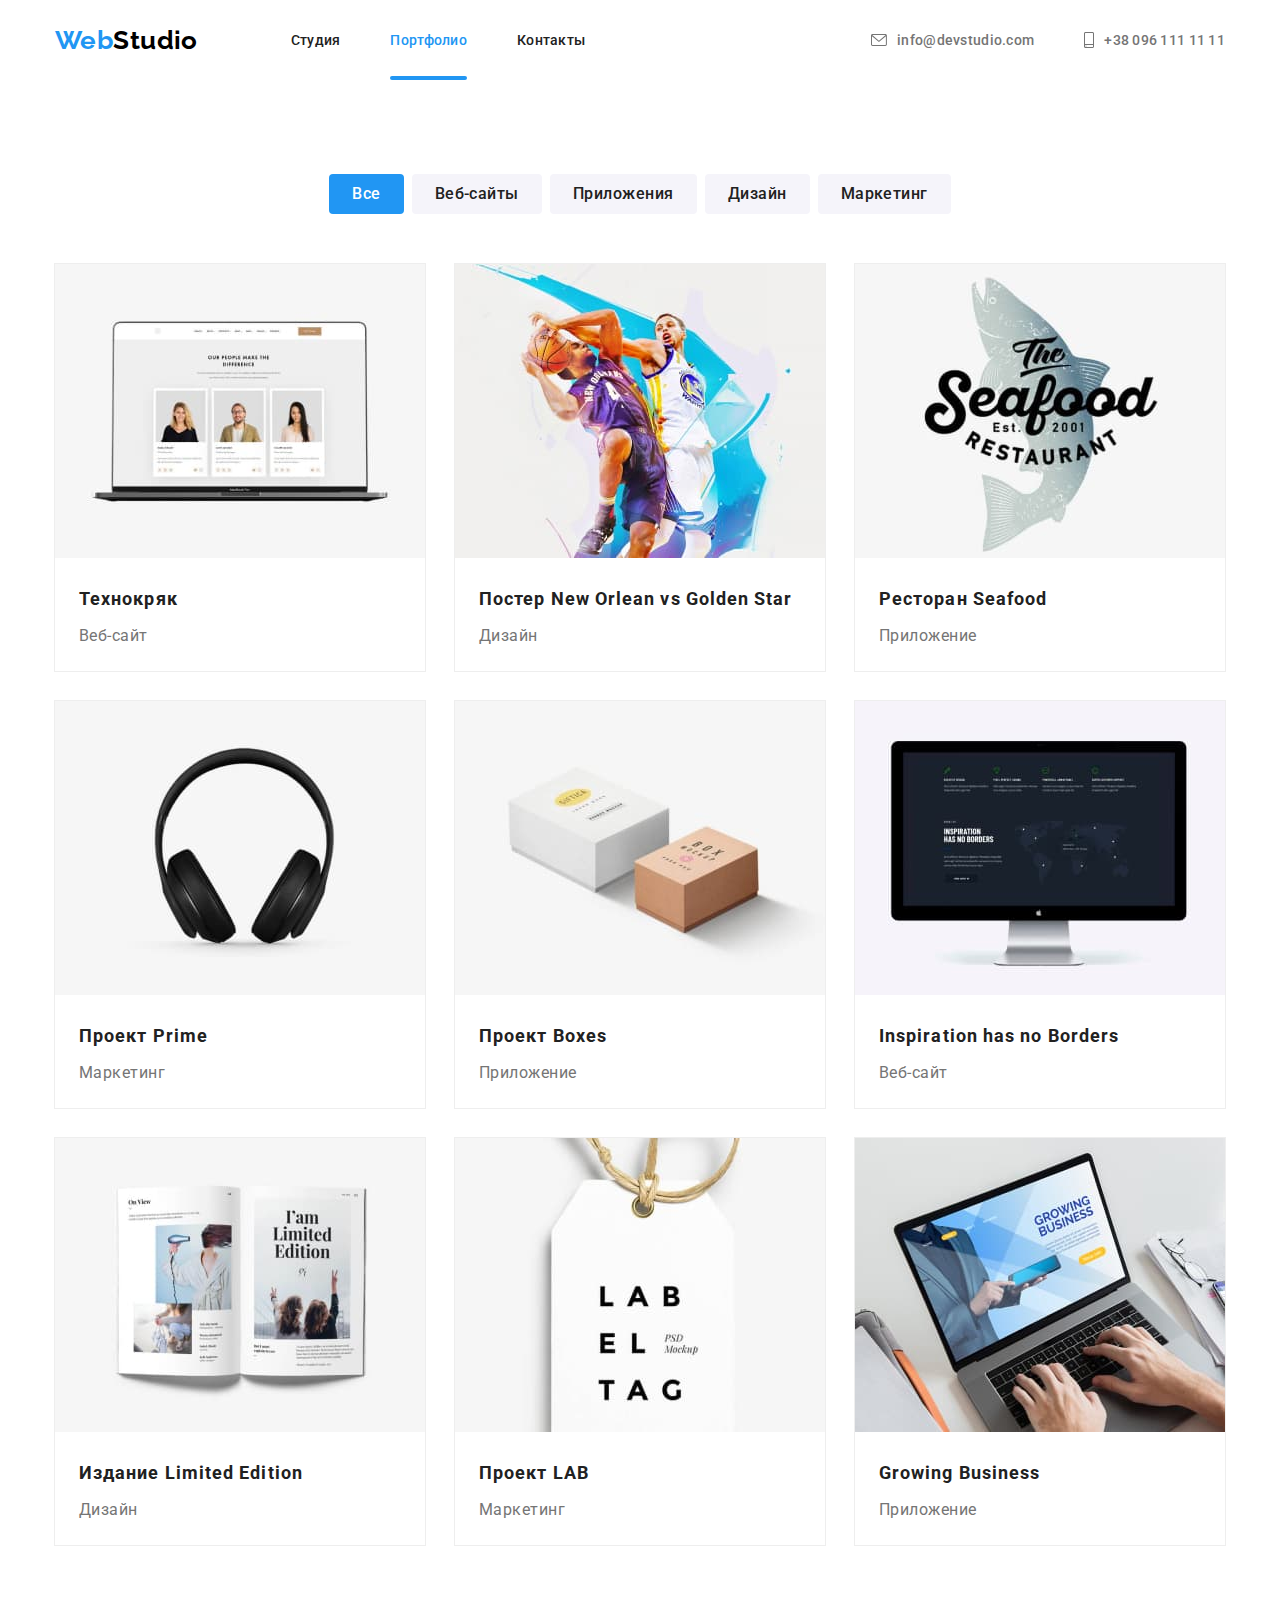
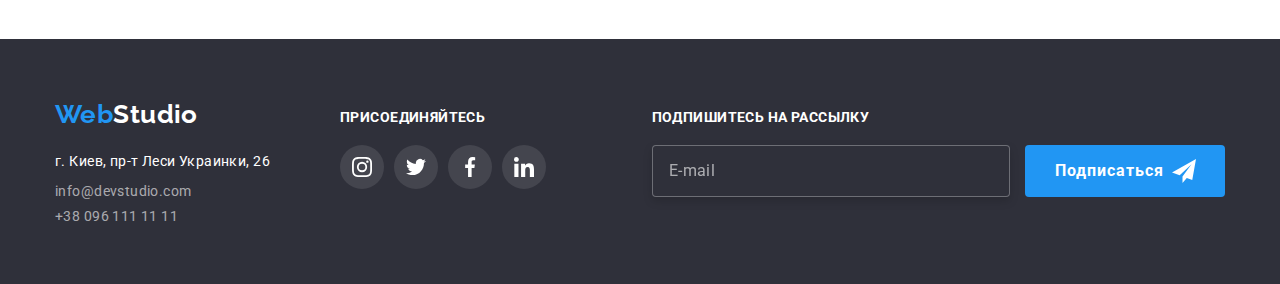
==== portfolio.html @ 6629e6b3 "Д/з №6" ====
<!DOCTYPE html>
<html lang="ru">
  <head>
    <meta charset="UTF-8" />
    <meta name="viewport" content="width=device-width, initial-scale=1.0" />
    <link
      href="https://fonts.googleapis.com/css2?family=Raleway:wght@700&family=Roboto:wght@400;500;700;900&display=swap"
      rel="stylesheet"
    />
    <link
      rel="stylesheet"
      href="https://cdnjs.cloudflare.com/ajax/libs/modern-normalize/0.6.0/modern-normalize.min.css"
    />
    <link rel="stylesheet" href="./css/styles.css" />
    <title>Портфолио</title>
  </head>

  <body>
    <!--HEADER-->
    <header>
      <div class="container">
        <div class="page-header">
          <nav class="main-nav">
            <a
              class="logo link"
              href="./index.html"
              aria-label="Логотип веб студии"
              ><span>Web</span>Studio</a
            >
            <ul class="nav list">
              <li class="nav-item">
                <a class="nav-link link" href="./index.html">Студия</a>
              </li>
              <li class="nav-item">
                <a class="nav-link link current" href="">Портфолио</a>
              </li>
              <li class="nav-item">
                <a class="nav-link link" href="">Контакты</a>
              </li>
            </ul>
          </nav>
          <address class="address-container">
            <ul class="address list">
              <li class="address-item">
                <a class="address-link link" href="mailto:info@devstudio.com">
                  <svg class="icon" width="16" height="12">
                    <use href="./images/symbol-defs.svg#icon-envelope"></use>
                  </svg>
                  info@devstudio.com</a
                >
              </li>
              <li class="address-item">
                <a class="address-tel link" href="tel:++380961111111">
                  <svg class="icon" width="10" height="16">
                    <use href="./images/symbol-defs.svg#icon-smartphone"></use>
                  </svg>
                  +38 096 111 11 11</a
                >
              </li>
            </ul>
          </address>
        </div>
      </div>
    </header>
    <main>
      <section class="filter-section">
        <!-- FILTER -->
        <div class="container">
          <ul class="filter list">
            <li class="filter-item">
              <button
                class="portfolio-filter-button btn filter-active"
                type="button"
              >
                Все
              </button>
            </li>
            <li class="filter-item">
              <button class="portfolio-filter-button btn" type="button">
                Веб-сайты
              </button>
            </li>
            <li class="filter-item">
              <button class="portfolio-filter-button btn" type="button">
                Приложения
              </button>
            </li>
            <li class="filter-item">
              <button class="portfolio-filter-button btn" type="button">
                Дизайн
              </button>
            </li>
            <li class="filter-item">
              <button class="portfolio-filter-button btn" type="button">
                Маркетинг
              </button>
            </li>
          </ul>

          <!-- PORTFOLIO PROJECTS -->

          <ul class="portfolio-list list">
            <li class="portfolio-item">
              <a class="link" href="">
                <div class="portfolio-thumb">
                  <img
                    class="portfolio-img"
                    src="./images/portfolio/img_1.jpg"
                    alt="На мониторе компъютера оттрыта страница веб-сайта"
                    width="370"
                    height="294"
                  />
                  <p class="portfolio-overlay">
                    Технокряк это современная площадка распространения
                    коронавируса. Компании используют эту платформу для
                    цифрового шпионажа и атак на защищённые сервера конкурентов.
                  </p>
                </div>
                <div class="project-name">
                  <h2 class="portfolio-project-title">Технокряк</h2>
                  <p class="portfolio-project-description">Веб-сайт</p>
                </div>
              </a>
            </li>
            <li class="portfolio-item">
              <a class="link" href="">
                <div class="portfolio-thumb">
                  <img
                    class="portfolio-img"
                    src="./images/portfolio/img_2.jpg"
                    alt="Два баскетболиста играют мячом"
                    width="370"
                    height="294"
                  />
                  <p class="portfolio-overlay">
                    Технокряк это современная площадка распространения
                    коронавируса. Компании используют эту платформу для
                    цифрового шпионажа и атак на защищённые сервера конкурентов.
                  </p>
                </div>
                <div class="project-name">
                  <h2 class="portfolio-project-title">
                    Постер <span lang="en">New Orlean vs Golden Star</span>
                  </h2>
                  <p class="portfolio-project-description">Дизайн</p>
                </div>
              </a>
            </li>
            <li class="portfolio-item">
              <a class="link" href="">
                <div class="portfolio-thumb">
                  <img
                    class="portfolio-img"
                    src="./images/portfolio/img_3.jpg"
                    alt="Логотип ресторана Морепродукты"
                    width="370"
                    height="294"
                  />
                  <p class="portfolio-overlay">
                    Технокряк это современная площадка распространения
                    коронавируса. Компании используют эту платформу для
                    цифрового шпионажа и атак на защищённые сервера конкурентов.
                  </p>
                </div>
                <div class="project-name">
                  <h2 class="portfolio-project-title">
                    Ресторан <span lang="en">Seafood</span>
                  </h2>
                  <p class="portfolio-project-description">Приложение</p>
                </div>
              </a>
            </li>
            <li class="portfolio-item">
              <a class="link" href="">
                <div class="portfolio-thumb">
                  <img
                    class="portfolio-img"
                    src="./images/portfolio/img_4.jpg"
                    alt="Наушники"
                    width="370"
                    height="294"
                  />
                  <p class="portfolio-overlay">
                    Технокряк это современная площадка распространения
                    коронавируса. Компании используют эту платформу для
                    цифрового шпионажа и атак на защищённые сервера конкурентов.
                  </p>
                </div>
                <div class="project-name">
                  <h2 class="portfolio-project-title">
                    Проект <span lang="en">Prime</span>
                  </h2>
                  <p class="portfolio-project-description">Маркетинг</p>
                </div>
              </a>
            </li>
            <li class="portfolio-item">
              <a class="link" href="">
                <div class="portfolio-thumb">
                  <img
                    class="portfolio-img"
                    src="./images/portfolio/img_5.jpg"
                    alt="Одна белая коробка и одна бежевая коробка"
                    width="370"
                    height="294"
                  />
                  <p class="portfolio-overlay">
                    Технокряк это современная площадка распространения
                    коронавируса. Компании используют эту платформу для
                    цифрового шпионажа и атак на защищённые сервера конкурентов.
                  </p>
                </div>
                <div class="project-name">
                  <h2 class="portfolio-project-title">
                    Проект <span lang="en">Boxes</span>
                  </h2>
                  <p class="portfolio-project-description">Приложение</p>
                </div>
              </a>
            </li>
            <li class="portfolio-item">
              <a class="link" href="">
                <div class="portfolio-thumb">
                  <img
                    class="portfolio-img"
                    src="./images/portfolio/img_6.jpg"
                    alt="На мониторе открыта страница веб-сайта Вдохновение не имеет границ"
                    width="370"
                    height="294"
                  />
                  <p class="portfolio-overlay">
                    Технокряк это современная площадка распространения
                    коронавируса. Компании используют эту платформу для
                    цифрового шпионажа и атак на защищённые сервера конкурентов.
                  </p>
                </div>
                <div class="project-name">
                  <h2 class="portfolio-project-title">
                    <span lang="en">Inspiration has no Borders</span>
                  </h2>
                  <p class="portfolio-project-description">Веб-сайт</p>
                </div>
              </a>
            </li>
            <li class="portfolio-item">
              <a class="link" href="">
                <div class="portfolio-thumb">
                  <img
                    class="portfolio-img"
                    src="./images/portfolio/img_7.jpg"
                    alt="Фотография журнала Лимитид Эдишин"
                    width="370"
                    height="294"
                  />
                  <p class="portfolio-overlay">
                    Технокряк это современная площадка распространения
                    коронавируса. Компании используют эту платформу для
                    цифрового шпионажа и атак на защищённые сервера конкурентов.
                  </p>
                </div>
                <div class="project-name">
                  <h2 class="portfolio-project-title">
                    Издание <span lang="en">Limited Edition</span>
                  </h2>
                  <p class="portfolio-project-description">Дизайн</p>
                </div>
              </a>
            </li>
            <li class="portfolio-item">
              <a class="link" href="">
                <div class="portfolio-thumb">
                  <img
                    class="portfolio-img"
                    src="./images/portfolio/img_8.jpg"
                    alt="Фото ярлыка"
                    width="370"
                    height="294"
                  />
                  <p class="portfolio-overlay">
                    Технокряк это современная площадка распространения
                    коронавируса. Компании используют эту платформу для
                    цифрового шпионажа и атак на защищённые сервера конкурентов.
                  </p>
                </div>
                <div class="project-name">
                  <h2 class="portfolio-project-title">
                    Проект <span lang="en">LAB</span>
                  </h2>
                  <p class="portfolio-project-description">Маркетинг</p>
                </div>
              </a>
            </li>
            <li class="portfolio-item">
              <a class="link" href="">
                <div class="portfolio-thumb">
                  <img
                    class="portfolio-img"
                    src="./images/portfolio/img_9.jpg"
                    alt="На мониторе компъютера открыто приложение Растущий бизнес"
                    width="370"
                    height="294"
                  />
                  <p class="portfolio-overlay">
                    Технокряк это современная площадка распространения
                    коронавируса. Компании используют эту платформу для
                    цифрового шпионажа и атак на защищённые сервера конкурентов.
                  </p>
                </div>
                <div class="project-name">
                  <h2 class="portfolio-project-title">
                    <span lang="en">Growing Business</span>
                  </h2>
                  <p class="portfolio-project-description">Приложение</p>
                </div>
              </a>
            </li>
          </ul>
        </div>
      </section>
    </main>
    <!--FOOTER-->
    <footer>
      <div class="container">
        <div class="footer-div">
          <div class="footer-nav">
            <a
              class="logo link dark-theme"
              href="./index.html"
              aria-label="Логотип веб студии"
              ><span>Web</span>Studio</a
            >
            <address>
              <ul class="address list">
                <li class="address-item">
                  <a
                    class="footer-link link"
                    href="https://goo.gl/maps/gXveK7PFbbYiNWqy9"
                    target="_blank"
                    >г. Киев, пр-т Леси Украинки, 26</a
                  >
                </li>
                <li class="address-item">
                  <a
                    class="footer-link-mail link"
                    href="mailto:info@devstudio.com"
                    >info@devstudio.com</a
                  >
                </li>
                <li class="address-item">
                  <a class="footer-link-tel link" href="tel:++380961111111"
                    >+38 096 111 11 11</a
                  >
                </li>
              </ul>
            </address>
          </div>
          <div class="footer-div-link">
            <p class="footer-description">присоединяйтесь</p>
            <ul class="social-list list">
              <li class="social-item">
                <a class="social-link" href="">
                  <svg width="20" height="20">
                    <use href="./images/symbol-defs.svg#icon-instagram"></use>
                  </svg>
                </a>
              </li>
              <li class="social-item">
                <a class="social-link" href="">
                  <svg width="20" height="20">
                    <use href="./images/symbol-defs.svg#icon-twitter"></use>
                  </svg>
                </a>
              </li>
              <li class="social-item">
                <a class="social-link" href="">
                  <svg width="20" height="20">
                    <use href="./images/symbol-defs.svg#icon-facebook"></use>
                  </svg>
                </a>
              </li>
              <li class="social-item">
                <a class="social-link" href="">
                  <svg width="20" height="20">
                    <use href="./images/symbol-defs.svg#icon-linkedin"></use>
                  </svg>
                </a>
              </li>
            </ul>
          </div>
          <div class="footer-div-form">
            <p class="footer-description">Подпишитесь на рассылку</p>
            <form>
              <label>
                <input
                  type="email"
                  class="footer-form-email"
                  name="mail"
                  placeholder="E-mail"
                  required
              /></label>
              <button class="footer-button btn" type="submit">
                Подписаться
                <svg class="footer-button-svg" width="24" height="24">
                  <use href="./images/symbol-defs.svg#icon-icon-send"></use>
                </svg>
              </button>
            </form>
          </div>
        </div>
      </div>
    </footer>
  </body>
</html>
---- css/styles.css ----
*,
*::before,
*::after {
  margin: 0;
  padding: 0;
}
:root {
  --primary-text-color: #757575;
  --title-text-color: #212121;
  --accent-color: #2196f3;
  --primary-white-color: #ffffff;
  --logo-color: #000000;
  --button-color: #f5f4fa;
  --black-font-color: #2f303a;
  --border-color: #eeeeee;
  --background-img-color: #c4c4c4;
  --border-second-color: #afb1b8;
}
body {
  background-color: var(--primary-white-color);
  color: var(--primary-text-color);

  font-family: Roboto, sans-serif;
  font-style: normal;
  letter-spacing: 0.03em;
  font-size: 14px;
}
.container {
  width: 1200px;
  margin-left: auto;
  margin-right: auto;
  padding-right: 15px;
  padding-left: 15px;
}

.list {
  list-style: none;
  margin: 0;
}
.link {
  text-decoration: none;
}
/* header*/
.page-header {
  display: flex;
  align-items: center;
}
/* logo */
.logo {
  color: var(--logo-color);

  font-family: Raleway, sans-serif;
  font-weight: 700;
  font-size: 26px;
  line-height: 1.192;

  transition: color 250ms cubic-bezier(0.4, 0, 0.2, 1);
}
.logo > span {
  color: var(--accent-color);
}
.logo:hover {
  color: var(--accent-color);
}

/* navigation */
.main-nav {
  display: flex;
  align-items: center;
}
.nav {
  display: flex;
  margin-left: 93px;
}
.nav-link {
  display: block;
  padding-top: 32px;
  padding-bottom: 32px;

  color: var(--title-text-color);

  font-weight: 500;
  line-height: 1.142;
  letter-spacing: 0.02em;

  transition: color 250ms cubic-bezier(0.4, 0, 0.2, 1);
}
.nav-item {
  position: relative;

  margin-right: 50px;

  color: var(--title-text-color);

  font-weight: 500;
  line-height: 1.142;
  letter-spacing: 0.02em;
}
.nav-item:last-child {
  margin-right: 0px;
}
.icon {
  margin-right: 10px;
}
.nav-link.current::after {
  content: '';

  position: absolute;
  left: 0;
  bottom: 0;

  display: block;
  width: 100%;
  height: 4px;
  background-color: var(--accent-color);
  border-radius: 2px;
}

.nav-link:hover,
.nav-link:focus,
.address-link:hover,
.address-link:focus,
.address-tel:hover,
.address-tel:focus,
.nav .link.current {
  color: var(--accent-color);
  --color3: var(--accent-color);
}
.address-container {
  margin-left: auto;
}
.page-header .address {
  font-style: normal;
  display: flex;
}
.address {
  font-style: normal;
}
.page-header .address-item + .address-item {
  margin-left: 50px;
}
.address-link,
.address-tel {
  display: flex;
  align-items: center;

  color: var(--primary-text-color);

  font-weight: 500;
  line-height: 1.142;
  letter-spacing: 0.02em;

  transition: color 250ms cubic-bezier(0.4, 0, 0.2, 1);
}

/*hero*/
.overlay {
  height: 600px;
  max-width: 1600px;
  margin-left: auto;
  margin-right: auto;
  background-color: var(--background-img-color);
  background-image: linear-gradient(
      to right,
      rgba(47, 48, 58, 0.4),
      rgba(47, 48, 58, 0.4)
    ),
    url('../images/header-img.jpg');
  background-repeat: no-repeat;
  background-size: cover;
  background-position: center;
}

.hero {
  text-align: center;
  padding-top: 200px;
  padding-bottom: 200px;
}
.hero-title {
  margin-bottom: 30px;

  color: var(--primary-white-color);

  font-weight: 900;
  font-size: 44px;
  line-height: 1.364;
  text-align: center;
  letter-spacing: 0.06em;
  text-transform: uppercase;
}
/* Sections */

/* advantages */
.advantages-section {
  padding-top: 91px;
  padding-bottom: 91px;
}
.advantages-list {
  display: flex;
}
.advantages-item:not(:last-child) {
  margin-right: 30px;
}
.advantages-item {
  flex-basis: calc ((100%-4 * 30)/4);
}

.section-title {
  margin-bottom: 50px;

  color: var(--title-text-color);

  font-weight: 700;
  font-size: 36px;
  line-height: 1.167;
  text-align: center;
}
.section-subtitle {
  margin-bottom: 10px;

  color: var(--title-text-color);

  font-size: 14px;
  font-weight: 700;
  line-height: 1.143;
  text-transform: uppercase;
}
.section-description {
  color: var(--primary-text-color);

  font-weight: 400;
  line-height: 1.714;
}
.advantages-icons {
  background-color: var(--button-color);
  margin-bottom: 30px;
  padding: 25px 100px;
}
/* projects*/
.projects-section {
  padding-bottom: 94px;
}
.projects-list {
  display: flex;
}
.projects-thumb {
  position: relative;
}
.projects-thumb img {
  display: block;
}
.projects-item:not(:last-child) {
  margin-right: 30px;
}
.projects-name {
  position: absolute;
  bottom: 0;
  left: 0;

  width: 100%;
  height: 70px;
  display: flex;
  justify-content: center;
  align-items: center;

  background: rgba(47, 48, 58, 0.8);
}
.projects-name > p {
  margin: 0;
  font-weight: 700;
  font-size: 14px;
  line-height: 1.143;
  letter-spacing: 0.03em;
  text-transform: uppercase;

  color: var(--primary-white-color);
}

/* team*/
.team-section {
  padding-top: 94px;
  padding-bottom: 94px;
  background-color: var(--button-color);
}
.team-list {
  display: flex;
}

.team-item {
  background-color: var(--primary-white-color);
  box-shadow: 0px 1px 3px rgba(0, 0, 0, 0.12), 0px 1px 1px rgba(0, 0, 0, 0.14),
    0px 2px 1px rgba(0, 0, 0, 0.2);
  border-radius: 0px 0px 4px 4px;
}
.team-item:not(:last-child) {
  margin-right: 30px;
}
.team-names {
  padding-top: 30px;
  padding-bottom: 30px;
}
.team-subtitle {
  margin-bottom: 10px;

  color: var(--title-text-color);

  font-weight: 500;
  font-size: 16px;
  line-height: 1.188;
  text-align: center;
}
.team-description {
  color: var(--primary-text-color);

  font-weight: 400;
  font-size: 16px;
  line-height: 1.188;
  text-align: center;
}
/*social-link*/

.social-list {
  display: flex;

  padding-left: 37px;
  padding-right: 27px;
  margin-bottom: 30px;
}
.social-item:not(:last-child) {
  margin-right: 10px;
}
.social-link {
  display: flex;
  justify-content: center;
  align-items: center;

  cursor: pointer;

  width: 44px;
  height: 44px;
  padding: 12px;
  border-radius: 50%;

  transition: background-color 250ms cubic-bezier(0.4, 0, 0.2, 1);
}
.social-link:hover,
.social-link:focus {
  background-color: var(--accent-color);
  --color4: var(--primary-white-color);
}
/*clients*/

.client-section {
  padding-top: 94px;
  padding-bottom: 94px;
}
.client-list {
  display: flex;
}
.client-item:not(:last-child) {
  margin-right: 30px;
}
.client-link {
  display: flex;
  justify-content: center;
  align-items: center;

  width: 170px;
  height: 90px;
  border: 1px solid var(--border-second-color);
  border-radius: 4px;

  cursor: pointer;
}
.client-link:hover {
  border-color: var(--accent-color);
  --color4: var(--accent-color);
}
/* =====BUTTON===== */
.btn {
  display: inline-block;
  border: 1px solid transparent;
  border-radius: 4px;

  font-family: Roboto;
  font-style: normal;
  font-size: 16px;
  text-align: center;
  cursor: pointer;
}
.hero-button {
  padding: 10px 32px;
}
.hero-button,
.footer-button,
.modal-button {
  min-width: 200px;

  color: var(--primary-white-color);
  background-color: var(--accent-color);

  font-weight: 700;
  line-height: 1.875;
  letter-spacing: 0.06em;
}
.modal-button {
  padding: 10px 55px 10px 56px;
  border: none;
  box-shadow: 0px 4px 4px rgba(0, 0, 0, 0.15);
}
.portfolio-filter-button {
  padding: 6px 22px;

  color: var(--title-text-color);
  background-color: var(--button-color);

  font-weight: 500;
  line-height: 1.625;
  text-align: center;
  letter-spacing: 0.03em;

  transition: background-color 250ms cubic-bezier(0.4, 0, 0.2, 1),
    color 250ms cubic-bezier(0.4, 0, 0.2, 1);
}
.portfolio-filter-button:hover,
.portfolio-filter-button:focus,
.filter-active {
  color: var(--primary-white-color);
  background-color: var(--accent-color);
}
/* footer */
footer {
  background-color: var(--black-font-color);
}
.footer-div {
  display: flex;
  padding-top: 60px;
  padding-bottom: 60px;
}

.footer-nav {
  margin-right: 70px;
}
.footer-div .logo {
  display: inline-block;
  margin-bottom: 20px;
}
.footer-div .address-item:not(:last-child) {
  margin-bottom: 9px;
}
.dark-theme {
  color: var(--primary-white-color);
}
.footer-link {
  color: var(--primary-white-color);

  font-weight: 400;
  line-height: 1.714;

  transition: color 250ms cubic-bezier(0.4, 0, 0.2, 1);
}
.footer-link-mail,
.footer-link-tel {
  color: rgba(255, 255, 255, 0.6);

  transition: color 250ms cubic-bezier(0.4, 0, 0.2, 1);
}
.footer-link:hover,
.footer-link:focus,
.footer-link-mail:hover,
.footer-link-mail:focus,
.footer-link-tel:hover,
.footer-link-tel:focus {
  color: var(--accent-color);
}
.footer-div .footer-description {
  font-weight: 700;
  font-size: 14px;
  line-height: 1.143;
  letter-spacing: 0.03em;
  text-transform: uppercase;

  color: var(--primary-white-color);
  padding-top: 10px;
  margin-bottom: 20px;
}
.footer-div .social-list {
  padding: 0;
  margin: 0;
}
.footer-div .social-item {
  --color4: var(--primary-white-color);
  background-color: rgba(255, 255, 255, 0.1);
  border-radius: 50%;
}
/* стили формы подписки на рассылку в футере */
.footer-div-form {
  margin-left: auto;
}
.footer-form-email {
  padding: 15px 16px;
  width: 358px;
  background-color: var(--black-font-color);
  border: 1px solid rgba(255, 255, 255, 0.3);

  filter: drop-shadow(0px 4px 4px rgba(0, 0, 0, 0.15));
  border-radius: 4px;
  margin-right: 12px;
  font-size: 16px;
  line-height: 1.25;
  letter-spacing: 0.03em;

  color: rgba(255, 255, 255, 0.6);
}
.footer-form-email::placeholder {
  color: rgba(255, 255, 255, 0.6);
  font-size: 16px;
}
.footer-button {
  padding: 10px 28px 10px 29px;
  position: relative;
  text-align: left;
}
.footer-button-svg {
  position: absolute;
  top: 13px;
  right: 28px;
}
/* PORTFOLIO */
.filter-section {
  padding-top: 94px;
  padding-bottom: 94px;
}
.filter {
  display: flex;
  justify-content: center;
  margin-bottom: 50px;
}
.filter-item:not(:last-child) {
  margin-right: 8px;
}
.portfolio-list {
  display: flex;
  flex-wrap: wrap;
}
.portfolio-item {
  width: calc ((100%-3 * 10px)/3);
  outline: 1px solid var(--border-color);
}
.portfolio-item:not(:nth-child(3n)) {
  margin-right: 30px;
}
.portfolio-item:not(:nth-last-child(-n + 3)) {
  margin-bottom: 30px;
}
.portfolio-item:hover {
  box-shadow: 0px 1px 1px rgba(0, 0, 0, 0.12), 0px 4px 4px rgba(0, 0, 0, 0.06),
    1px 4px 6px rgba(0, 0, 0, 0.16);
}
.project-name {
  padding: 20px 24px;
}
.portfolio-project-title {
  margin-bottom: 4px;

  color: var(--title-text-color);

  font-weight: 700;
  font-size: 18px;
  line-height: 2;
  letter-spacing: 0.06em;
}
.portfolio-project-description {
  color: var(--primary-text-color);

  font-weight: 400;
  font-size: 16px;
  line-height: 1.875;
  letter-spacing: 0.03em;
}
.portfolio-thumb {
  position: relative;
  overflow: hidden;
}
.portfolio-overlay {
  position: absolute;
  left: 0;
  bottom: 0;

  display: block;
  width: 100%;
  height: 100%;
  background-color: rgba(33, 150, 243, 0.9);

  padding: 63px 24px;
  font-size: 18px;
  line-height: 1.556;
  letter-spacing: 0.03em;

  color: var(--primary-white-color);

  opacity: 0;
  pointer-events: none;
  visibility: hidden;

  transform: translateY(100%);

  transition: transform 500ms cubic-bezier(0.4, 0, 0.2, 1),
    opacity 250ms cubic-bezier(0.4, 0, 0.2, 1);
}
.portfolio-item:hover .portfolio-overlay {
  opacity: 1;

  visibility: visible;

  pointer-events: all;

  transform: translateY(0);
}

/* BACKDROP */
.backdrop {
  position: fixed;
  top: 0;
  left: 0;

  width: 100%;
  height: 100%;
  background-color: rgba(0, 0, 0, 0.2);
  overflow-y: auto;

  opacity: 1;
  transition: opacity 250ms cubic-bezier(0.4, 0, 0.2, 1);
}
.modal-wrapper {
  display: flex;
  justify-content: center;
  align-items: center;
  min-height: 100%;
  padding-top: 15px;
  padding-bottom: 15px;
}
.modal {
  padding: 40px;
  min-height: 581px;
  min-width: 528px;
  box-shadow: 0px 1px 3px rgba(0, 0, 0, 0.12), 0px 1px 1px rgba(0, 0, 0, 0.14),
    0px 2px 1px rgba(0, 0, 0, 0.2);
  border-radius: 4px;
  background-color: var(--primary-white-color);

  transform: scale(1);

  transition: transform 250ms cubic-bezier(0.4, 0, 0.2, 1);
}
.backdrop.is-hidden {
  opacity: 0;
  pointer-events: none;
  visibility: hidden;
}
.backdrop.is-hidden .modal {
  transform: scale(1.1);
}
.close-btn {
  position: absolute;
  right: 8px;
  top: 8px;

  width: 30px;
  height: 30px;
  display: flex;
  align-items: center;
  justify-content: center;
  background-color: var(--primary-white-color);
  border: 1px solid rgba(0, 0, 0, 0.1);
  border-radius: 50%;
  cursor: pointer;
}
.close-btn:hover .modal-close-btn {
  fill: var(--accent-color);
}
/* Стили формы в модальном окне */

.form {
  text-align: center;
}
.form-list {
  margin-bottom: 20px;
}
.form p {
  margin-bottom: 12px;
  font-weight: 700;
  font-size: 20px;
  line-height: 1.15;
  letter-spacing: 0.03em;

  color: var(--title-text-color);
}
.form-field {
  position: relative;
  display: flex;
  flex-direction: column;

  margin-bottom: 10px;

  font-weight: 400;
  font-size: 12px;
  line-height: 1.167;
  letter-spacing: 0.01em;
}
.form-field:last-child {
  margin-bottom: 0px;
}
textarea {
  resize: none;
  padding: 12px 16px;
  height: 120px;
}

.form-input,
.form-field textarea {
  outline: none;
  border: 1px solid rgba(33, 33, 33, 0.2);
  border-radius: 4px;
}
.form-input {
  padding: 11px 42px;
  height: 40px;
}
.form-field-icon {
  position: absolute;
  left: 12px;
  bottom: 11px;
  margin-right: 12px;

  display: block;
}
.form-field:focus-within > .form-field-icon {
  fill: var(--accent-color);
}
.form-field:focus-within > .form-input,
.form-field:focus-within > .comment {
  border-color: var(--accent-color);
}
.form-field textarea {
  padding: 12px 16px;
}
.form-field label {
  margin-bottom: 4px;
  text-align: left;

  color: var(--primary-text-color);

  cursor: pointer;
}

.form-field textarea::placeholder {
  color: rgba(117, 117, 117, 0.5);
}

.form-check {
  position: relative;

  display: inline-block;
  width: 100%;
  padding: 0px 5px;
  margin-bottom: 30px;
  font-weight: 400;
  font-size: 14px;
  line-height: 1.714;
  letter-spacing: 0.03em;

  color: var(--primary-text-color);
}
.form-check .form-check-link {
  color: var(--accent-color);
}
/* .checkbox-icon {
  position: absolute;
  left: 8px;
  top: 3px;
  display: inline-block;
  width: 16px;
  height: 15px;
  border: 1px solid var(--black-font-color);
  border-radius: 4px;
  margin-right: 8px;
} */
.visually-hidden {
  position: absolute;
  width: 1px;
  height: 1px;
  margin: -1px;
  border: 0;
  padding: 0;
  clip: rect(0 0 0 0);
  overflow: hidden;
}
.checkbox-label {
  display: inline-block;
  margin-left: 8px;
  height: 24px;
}
.checkbox-label::before {
  content: '';
  position: absolute;
  left: 8px;
  top: 3px;
  display: inline-block;
  width: 16px;
  height: 15px;
  border: 1px solid var(--black-font-color);
  border-radius: 4px;
  margin-right: 8px;
}
/* .checkbox:checked + .checkbox-icon {
  background-color: var(--accent-color);
  background-origin: border-box;
  border-color: var(--accent-color);
  background-image: url('../images/modal-form/form-vector.svg');
  background-size: contain;
} */
.checkbox:checked + .checkbox-label::before {
  background-color: var(--accent-color);
  background-origin: border-box;
  border-color: var(--accent-color);
  background-image: url('../images/modal-form/form-vector.svg');
  background-size: contain;
  background-position: center;
}
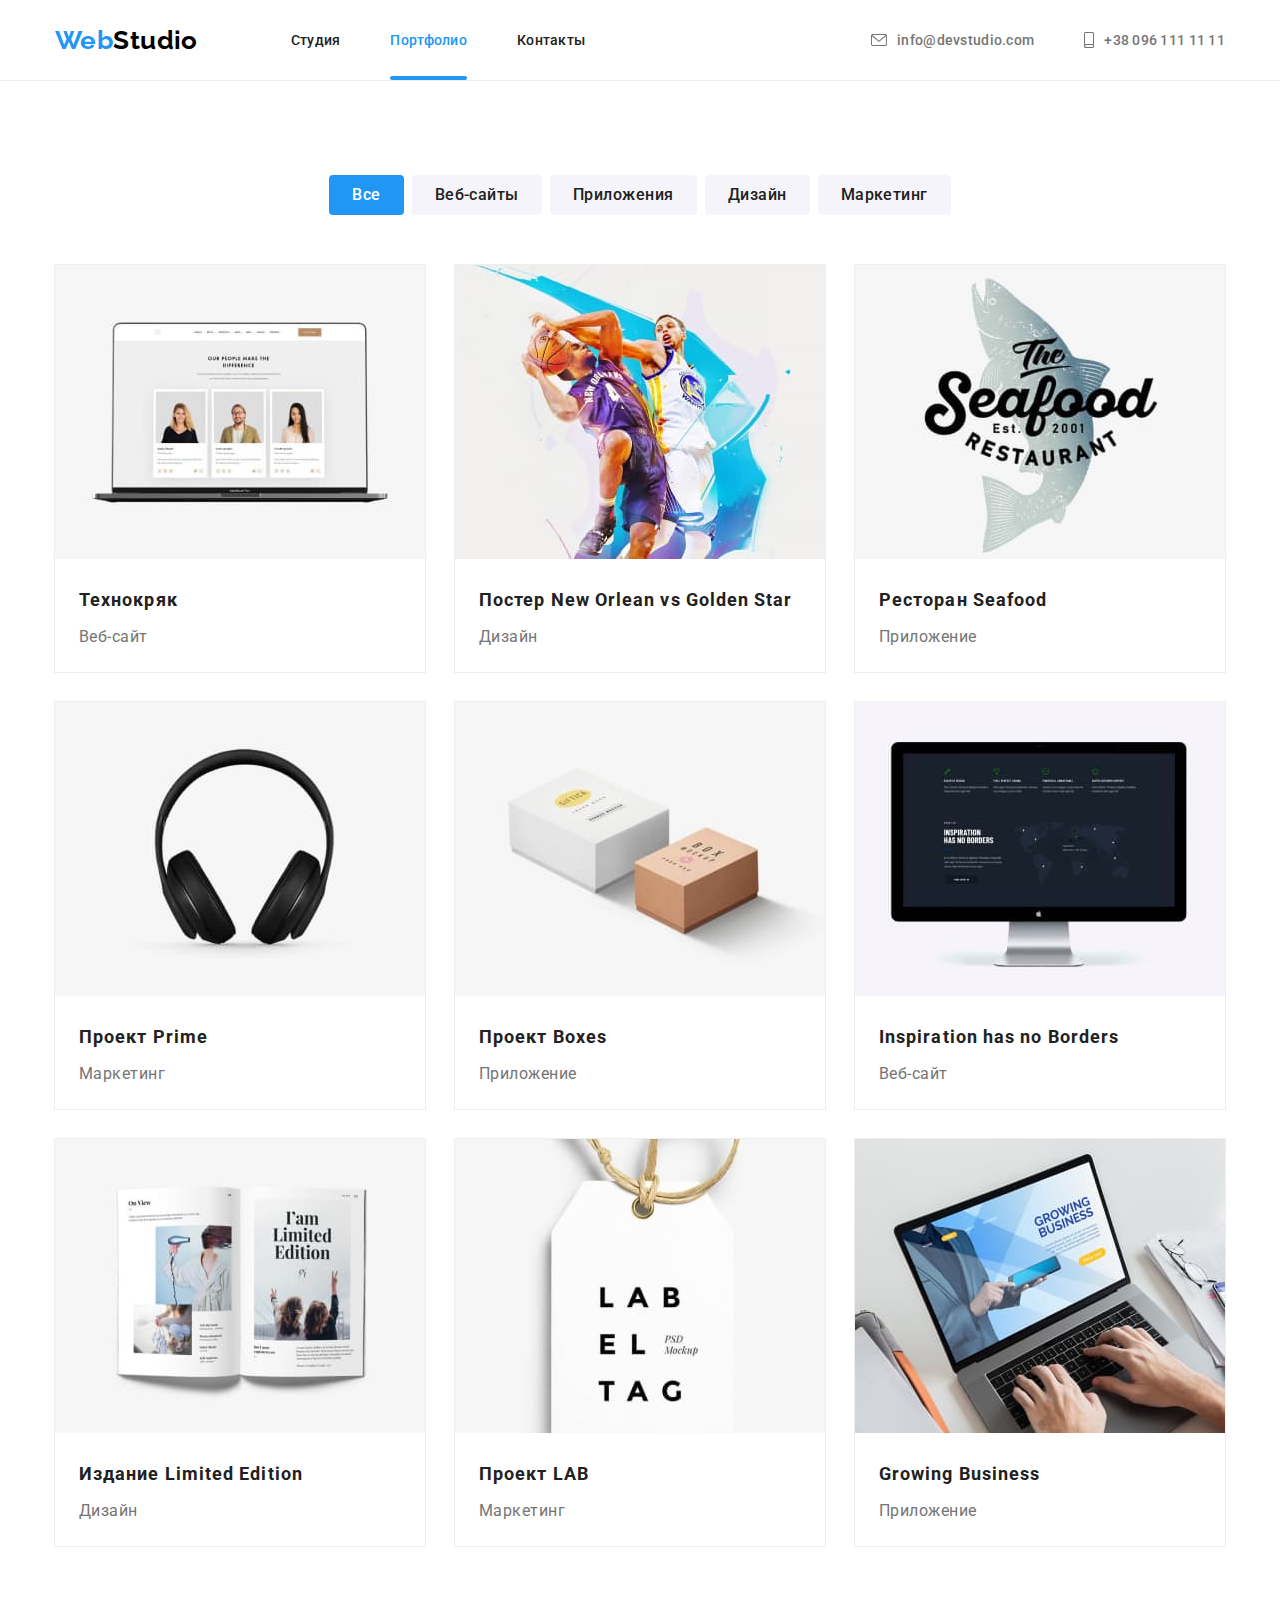
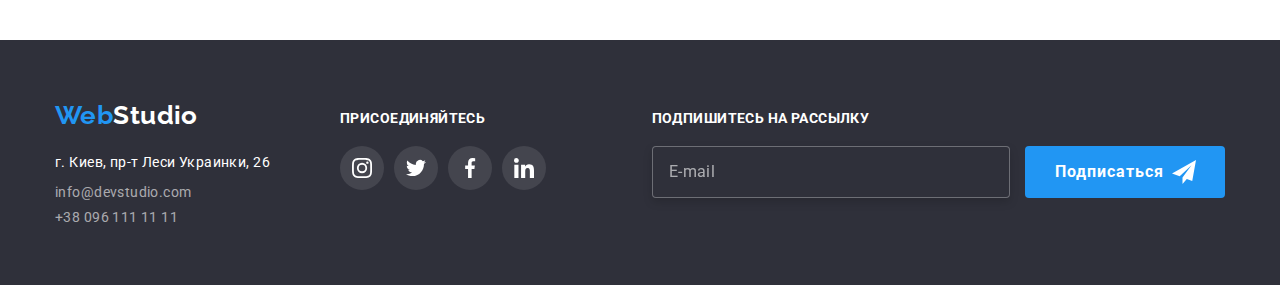
==== commit 17b9317b: "Исправление ошибок" ====
--- a/portfolio.html
+++ b/portfolio.html
@@ -17,7 +17,7 @@
 
   <body>
     <!--HEADER-->
-    <header>
+    <header class="portfolio-header">
       <div class="container">
         <div class="page-header">
           <nav class="main-nav">
--- a/css/styles.css
+++ b/css/styles.css
@@ -15,6 +15,7 @@
   --border-color: #eeeeee;
   --background-img-color: #c4c4c4;
   --border-second-color: #afb1b8;
+  --border-portfolio-color: #ececec;
 }
 body {
   background-color: var(--primary-white-color);
@@ -527,6 +528,9 @@
   right: 28px;
 }
 /* PORTFOLIO */
+.portfolio-header {
+  border-bottom: 1px solid var(--border-portfolio-color);
+}
 .filter-section {
   padding-top: 94px;
   padding-bottom: 94px;
@@ -810,7 +814,7 @@
   width: 16px;
   height: 15px;
   border: 1px solid var(--black-font-color);
-  border-radius: 4px;
+  border-radius: 2px;
   margin-right: 8px;
 }
 /* .checkbox:checked + .checkbox-icon {
